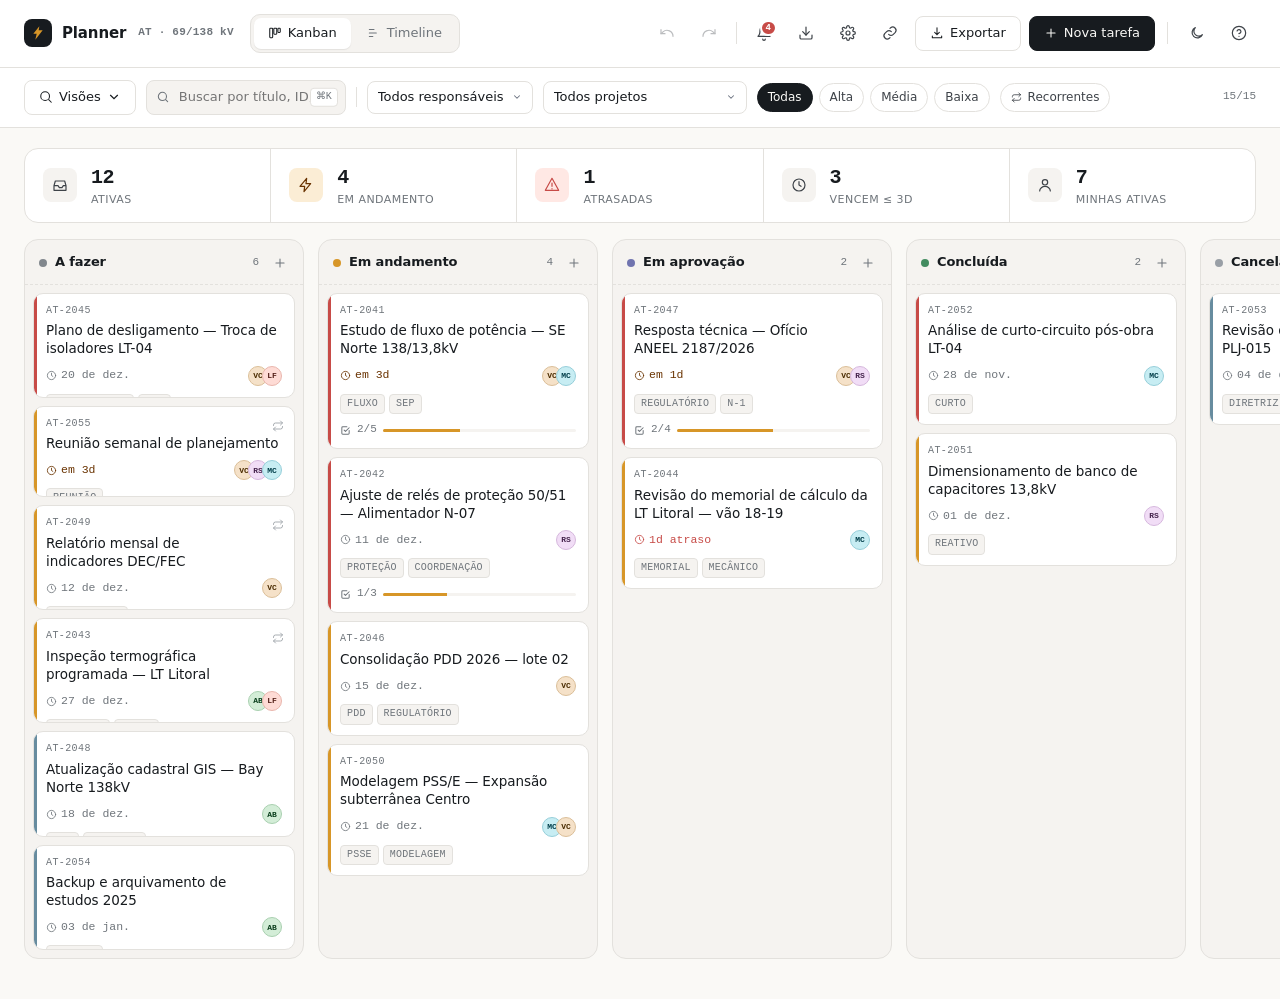
==== planner-src/index.html @ 399dd368 "Extrai Planner-offline1.html em fontes editáveis - planner-src/index.html: shell HTML que carrega tu" ====
<!DOCTYPE html>
<html lang="pt-BR" data-theme="light"><head>
<meta charset="UTF-8">
<meta name="viewport" content="width=device-width, initial-scale=1.0">
<title>Planner · Alta Tensão</title>
<link rel="stylesheet" href="src/style.css">
<script src="vendor/react.development.js"></script>
<script src="vendor/react-dom.development.js"></script>
<script src="vendor/babel.min.js"></script>
<script src="src/01-constants.js"></script>
</head>
<body>

<div id="root"></div>
<script type="text/babel" src="src/02-icons.js"></script>
<script type="text/babel" src="src/03-hooks.js"></script>
<script type="text/babel" src="src/04-kanban.js"></script>
<script type="text/babel" src="src/05-timeline.js"></script>
<script type="text/babel" src="src/06-task-modal.js"></script>
<script type="text/babel" src="src/07-notifications.js"></script>
<script type="text/babel" src="src/08-sync.js"></script>
<script type="text/babel" src="src/09-settings.js"></script>
<script type="text/babel" src="src/10-app.js"></script>


</body></html>
---- planner-src/src/style.css ----
/* === Planner · Alta Tensão === */

/* cyrillic-ext */
@font-face {
  font-family: 'Inter Tight';
  font-style: normal;
  font-weight: 400;
  font-display: swap;
  src: url("fonts/2171f77d.woff2") format('woff2');
  unicode-range: U+0460-052F, U+1C80-1C8A, U+20B4, U+2DE0-2DFF, U+A640-A69F, U+FE2E-FE2F;
}
/* cyrillic */
@font-face {
  font-family: 'Inter Tight';
  font-style: normal;
  font-weight: 400;
  font-display: swap;
  src: url("fonts/a81a2700.woff2") format('woff2');
  unicode-range: U+0301, U+0400-045F, U+0490-0491, U+04B0-04B1, U+2116;
}
/* greek-ext */
@font-face {
  font-family: 'Inter Tight';
  font-style: normal;
  font-weight: 400;
  font-display: swap;
  src: url("fonts/987904c6.woff2") format('woff2');
  unicode-range: U+1F00-1FFF;
}
/* greek */
@font-face {
  font-family: 'Inter Tight';
  font-style: normal;
  font-weight: 400;
  font-display: swap;
  src: url("fonts/2527b98e.woff2") format('woff2');
  unicode-range: U+0370-0377, U+037A-037F, U+0384-038A, U+038C, U+038E-03A1, U+03A3-03FF;
}
/* vietnamese */
@font-face {
  font-family: 'Inter Tight';
  font-style: normal;
  font-weight: 400;
  font-display: swap;
  src: url("fonts/0eb1a88c.woff2") format('woff2');
  unicode-range: U+0102-0103, U+0110-0111, U+0128-0129, U+0168-0169, U+01A0-01A1, U+01AF-01B0, U+0300-0301, U+0303-0304, U+0308-0309, U+0323, U+0329, U+1EA0-1EF9, U+20AB;
}
/* latin-ext */
@font-face {
  font-family: 'Inter Tight';
  font-style: normal;
  font-weight: 400;
  font-display: swap;
  src: url("fonts/2556b9df.woff2") format('woff2');
  unicode-range: U+0100-02BA, U+02BD-02C5, U+02C7-02CC, U+02CE-02D7, U+02DD-02FF, U+0304, U+0308, U+0329, U+1D00-1DBF, U+1E00-1E9F, U+1EF2-1EFF, U+2020, U+20A0-20AB, U+20AD-20C0, U+2113, U+2C60-2C7F, U+A720-A7FF;
}
/* latin */
@font-face {
  font-family: 'Inter Tight';
  font-style: normal;
  font-weight: 400;
  font-display: swap;
  src: url("fonts/7eb9e3b6.woff2") format('woff2');
  unicode-range: U+0000-00FF, U+0131, U+0152-0153, U+02BB-02BC, U+02C6, U+02DA, U+02DC, U+0304, U+0308, U+0329, U+2000-206F, U+20AC, U+2122, U+2191, U+2193, U+2212, U+2215, U+FEFF, U+FFFD;
}
/* cyrillic-ext */
@font-face {
  font-family: 'Inter Tight';
  font-style: normal;
  font-weight: 500;
  font-display: swap;
  src: url("fonts/2171f77d.woff2") format('woff2');
  unicode-range: U+0460-052F, U+1C80-1C8A, U+20B4, U+2DE0-2DFF, U+A640-A69F, U+FE2E-FE2F;
}
/* cyrillic */
@font-face {
  font-family: 'Inter Tight';
  font-style: normal;
  font-weight: 500;
  font-display: swap;
  src: url("fonts/a81a2700.woff2") format('woff2');
  unicode-range: U+0301, U+0400-045F, U+0490-0491, U+04B0-04B1, U+2116;
}
/* greek-ext */
@font-face {
  font-family: 'Inter Tight';
  font-style: normal;
  font-weight: 500;
  font-display: swap;
  src: url("fonts/987904c6.woff2") format('woff2');
  unicode-range: U+1F00-1FFF;
}
/* greek */
@font-face {
  font-family: 'Inter Tight';
  font-style: normal;
  font-weight: 500;
  font-display: swap;
  src: url("fonts/2527b98e.woff2") format('woff2');
  unicode-range: U+0370-0377, U+037A-037F, U+0384-038A, U+038C, U+038E-03A1, U+03A3-03FF;
}
/* vietnamese */
@font-face {
  font-family: 'Inter Tight';
  font-style: normal;
  font-weight: 500;
  font-display: swap;
  src: url("fonts/0eb1a88c.woff2") format('woff2');
  unicode-range: U+0102-0103, U+0110-0111, U+0128-0129, U+0168-0169, U+01A0-01A1, U+01AF-01B0, U+0300-0301, U+0303-0304, U+0308-0309, U+0323, U+0329, U+1EA0-1EF9, U+20AB;
}
/* latin-ext */
@font-face {
  font-family: 'Inter Tight';
  font-style: normal;
  font-weight: 500;
  font-display: swap;
  src: url("fonts/2556b9df.woff2") format('woff2');
  unicode-range: U+0100-02BA, U+02BD-02C5, U+02C7-02CC, U+02CE-02D7, U+02DD-02FF, U+0304, U+0308, U+0329, U+1D00-1DBF, U+1E00-1E9F, U+1EF2-1EFF, U+2020, U+20A0-20AB, U+20AD-20C0, U+2113, U+2C60-2C7F, U+A720-A7FF;
}
/* latin */
@font-face {
  font-family: 'Inter Tight';
  font-style: normal;
  font-weight: 500;
  font-display: swap;
  src: url("fonts/7eb9e3b6.woff2") format('woff2');
  unicode-range: U+0000-00FF, U+0131, U+0152-0153, U+02BB-02BC, U+02C6, U+02DA, U+02DC, U+0304, U+0308, U+0329, U+2000-206F, U+20AC, U+2122, U+2191, U+2193, U+2212, U+2215, U+FEFF, U+FFFD;
}
/* cyrillic-ext */
@font-face {
  font-family: 'Inter Tight';
  font-style: normal;
  font-weight: 600;
  font-display: swap;
  src: url("fonts/2171f77d.woff2") format('woff2');
  unicode-range: U+0460-052F, U+1C80-1C8A, U+20B4, U+2DE0-2DFF, U+A640-A69F, U+FE2E-FE2F;
}
/* cyrillic */
@font-face {
  font-family: 'Inter Tight';
  font-style: normal;
  font-weight: 600;
  font-display: swap;
  src: url("fonts/a81a2700.woff2") format('woff2');
  unicode-range: U+0301, U+0400-045F, U+0490-0491, U+04B0-04B1, U+2116;
}
/* greek-ext */
@font-face {
  font-family: 'Inter Tight';
  font-style: normal;
  font-weight: 600;
  font-display: swap;
  src: url("fonts/987904c6.woff2") format('woff2');
  unicode-range: U+1F00-1FFF;
}
/* greek */
@font-face {
  font-family: 'Inter Tight';
  font-style: normal;
  font-weight: 600;
  font-display: swap;
  src: url("fonts/2527b98e.woff2") format('woff2');
  unicode-range: U+0370-0377, U+037A-037F, U+0384-038A, U+038C, U+038E-03A1, U+03A3-03FF;
}
/* vietnamese */
@font-face {
  font-family: 'Inter Tight';
  font-style: normal;
  font-weight: 600;
  font-display: swap;
  src: url("fonts/0eb1a88c.woff2") format('woff2');
  unicode-range: U+0102-0103, U+0110-0111, U+0128-0129, U+0168-0169, U+01A0-01A1, U+01AF-01B0, U+0300-0301, U+0303-0304, U+0308-0309, U+0323, U+0329, U+1EA0-1EF9, U+20AB;
}
/* latin-ext */
@font-face {
  font-family: 'Inter Tight';
  font-style: normal;
  font-weight: 600;
  font-display: swap;
  src: url("fonts/2556b9df.woff2") format('woff2');
  unicode-range: U+0100-02BA, U+02BD-02C5, U+02C7-02CC, U+02CE-02D7, U+02DD-02FF, U+0304, U+0308, U+0329, U+1D00-1DBF, U+1E00-1E9F, U+1EF2-1EFF, U+2020, U+20A0-20AB, U+20AD-20C0, U+2113, U+2C60-2C7F, U+A720-A7FF;
}
/* latin */
@font-face {
  font-family: 'Inter Tight';
  font-style: normal;
  font-weight: 600;
  font-display: swap;
  src: url("fonts/7eb9e3b6.woff2") format('woff2');
  unicode-range: U+0000-00FF, U+0131, U+0152-0153, U+02BB-02BC, U+02C6, U+02DA, U+02DC, U+0304, U+0308, U+0329, U+2000-206F, U+20AC, U+2122, U+2191, U+2193, U+2212, U+2215, U+FEFF, U+FFFD;
}
/* cyrillic-ext */
@font-face {
  font-family: 'Inter Tight';
  font-style: normal;
  font-weight: 700;
  font-display: swap;
  src: url("fonts/2171f77d.woff2") format('woff2');
  unicode-range: U+0460-052F, U+1C80-1C8A, U+20B4, U+2DE0-2DFF, U+A640-A69F, U+FE2E-FE2F;
}
/* cyrillic */
@font-face {
  font-family: 'Inter Tight';
  font-style: normal;
  font-weight: 700;
  font-display: swap;
  src: url("fonts/a81a2700.woff2") format('woff2');
  unicode-range: U+0301, U+0400-045F, U+0490-0491, U+04B0-04B1, U+2116;
}
/* greek-ext */
@font-face {
  font-family: 'Inter Tight';
  font-style: normal;
  font-weight: 700;
  font-display: swap;
  src: url("fonts/987904c6.woff2") format('woff2');
  unicode-range: U+1F00-1FFF;
}
/* greek */
@font-face {
  font-family: 'Inter Tight';
  font-style: normal;
  font-weight: 700;
  font-display: swap;
  src: url("fonts/2527b98e.woff2") format('woff2');
  unicode-range: U+0370-0377, U+037A-037F, U+0384-038A, U+038C, U+038E-03A1, U+03A3-03FF;
}
/* vietnamese */
@font-face {
  font-family: 'Inter Tight';
  font-style: normal;
  font-weight: 700;
  font-display: swap;
  src: url("fonts/0eb1a88c.woff2") format('woff2');
  unicode-range: U+0102-0103, U+0110-0111, U+0128-0129, U+0168-0169, U+01A0-01A1, U+01AF-01B0, U+0300-0301, U+0303-0304, U+0308-0309, U+0323, U+0329, U+1EA0-1EF9, U+20AB;
}
/* latin-ext */
@font-face {
  font-family: 'Inter Tight';
  font-style: normal;
  font-weight: 700;
  font-display: swap;
  src: url("fonts/2556b9df.woff2") format('woff2');
  unicode-range: U+0100-02BA, U+02BD-02C5, U+02C7-02CC, U+02CE-02D7, U+02DD-02FF, U+0304, U+0308, U+0329, U+1D00-1DBF, U+1E00-1E9F, U+1EF2-1EFF, U+2020, U+20A0-20AB, U+20AD-20C0, U+2113, U+2C60-2C7F, U+A720-A7FF;
}
/* latin */
@font-face {
  font-family: 'Inter Tight';
  font-style: normal;
  font-weight: 700;
  font-display: swap;
  src: url("fonts/7eb9e3b6.woff2") format('woff2');
  unicode-range: U+0000-00FF, U+0131, U+0152-0153, U+02BB-02BC, U+02C6, U+02DA, U+02DC, U+0304, U+0308, U+0329, U+2000-206F, U+20AC, U+2122, U+2191, U+2193, U+2212, U+2215, U+FEFF, U+FFFD;
}
/* cyrillic-ext */
@font-face {
  font-family: 'JetBrains Mono';
  font-style: normal;
  font-weight: 400;
  font-display: swap;
  src: url("fonts/1fcb56ef.woff2") format('woff2');
  unicode-range: U+0460-052F, U+1C80-1C8A, U+20B4, U+2DE0-2DFF, U+A640-A69F, U+FE2E-FE2F;
}
/* cyrillic */
@font-face {
  font-family: 'JetBrains Mono';
  font-style: normal;
  font-weight: 400;
  font-display: swap;
  src: url("fonts/fdeb0043.woff2") format('woff2');
  unicode-range: U+0301, U+0400-045F, U+0490-0491, U+04B0-04B1, U+2116;
}
/* greek */
@font-face {
  font-family: 'JetBrains Mono';
  font-style: normal;
  font-weight: 400;
  font-display: swap;
  src: url("fonts/beb09d09.woff2") format('woff2');
  unicode-range: U+0370-0377, U+037A-037F, U+0384-038A, U+038C, U+038E-03A1, U+03A3-03FF;
}
/* vietnamese */
@font-face {
  font-family: 'JetBrains Mono';
  font-style: normal;
  font-weight: 400;
  font-display: swap;
  src: url("fonts/c3affdba.woff2") format('woff2');
  unicode-range: U+0102-0103, U+0110-0111, U+0128-0129, U+0168-0169, U+01A0-01A1, U+01AF-01B0, U+0300-0301, U+0303-0304, U+0308-0309, U+0323, U+0329, U+1EA0-1EF9, U+20AB;
}
/* latin-ext */
@font-face {
  font-family: 'JetBrains Mono';
  font-style: normal;
  font-weight: 400;
  font-display: swap;
  src: url("fonts/3abfc134.woff2") format('woff2');
  unicode-range: U+0100-02BA, U+02BD-02C5, U+02C7-02CC, U+02CE-02D7, U+02DD-02FF, U+0304, U+0308, U+0329, U+1D00-1DBF, U+1E00-1E9F, U+1EF2-1EFF, U+2020, U+20A0-20AB, U+20AD-20C0, U+2113, U+2C60-2C7F, U+A720-A7FF;
}
/* latin */
@font-face {
  font-family: 'JetBrains Mono';
  font-style: normal;
  font-weight: 400;
  font-display: swap;
  src: url("fonts/f4e33c41.woff2") format('woff2');
  unicode-range: U+0000-00FF, U+0131, U+0152-0153, U+02BB-02BC, U+02C6, U+02DA, U+02DC, U+0304, U+0308, U+0329, U+2000-206F, U+20AC, U+2122, U+2191, U+2193, U+2212, U+2215, U+FEFF, U+FFFD;
}
/* cyrillic-ext */
@font-face {
  font-family: 'JetBrains Mono';
  font-style: normal;
  font-weight: 500;
  font-display: swap;
  src: url("fonts/1fcb56ef.woff2") format('woff2');
  unicode-range: U+0460-052F, U+1C80-1C8A, U+20B4, U+2DE0-2DFF, U+A640-A69F, U+FE2E-FE2F;
}
/* cyrillic */
@font-face {
  font-family: 'JetBrains Mono';
  font-style: normal;
  font-weight: 500;
  font-display: swap;
  src: url("fonts/fdeb0043.woff2") format('woff2');
  unicode-range: U+0301, U+0400-045F, U+0490-0491, U+04B0-04B1, U+2116;
}
/* greek */
@font-face {
  font-family: 'JetBrains Mono';
  font-style: normal;
  font-weight: 500;
  font-display: swap;
  src: url("fonts/beb09d09.woff2") format('woff2');
  unicode-range: U+0370-0377, U+037A-037F, U+0384-038A, U+038C, U+038E-03A1, U+03A3-03FF;
}
/* vietnamese */
@font-face {
  font-family: 'JetBrains Mono';
  font-style: normal;
  font-weight: 500;
  font-display: swap;
  src: url("fonts/c3affdba.woff2") format('woff2');
  unicode-range: U+0102-0103, U+0110-0111, U+0128-0129, U+0168-0169, U+01A0-01A1, U+01AF-01B0, U+0300-0301, U+0303-0304, U+0308-0309, U+0323, U+0329, U+1EA0-1EF9, U+20AB;
}
/* latin-ext */
@font-face {
  font-family: 'JetBrains Mono';
  font-style: normal;
  font-weight: 500;
  font-display: swap;
  src: url("fonts/3abfc134.woff2") format('woff2');
  unicode-range: U+0100-02BA, U+02BD-02C5, U+02C7-02CC, U+02CE-02D7, U+02DD-02FF, U+0304, U+0308, U+0329, U+1D00-1DBF, U+1E00-1E9F, U+1EF2-1EFF, U+2020, U+20A0-20AB, U+20AD-20C0, U+2113, U+2C60-2C7F, U+A720-A7FF;
}
/* latin */
@font-face {
  font-family: 'JetBrains Mono';
  font-style: normal;
  font-weight: 500;
  font-display: swap;
  src: url("fonts/f4e33c41.woff2") format('woff2');
  unicode-range: U+0000-00FF, U+0131, U+0152-0153, U+02BB-02BC, U+02C6, U+02DA, U+02DC, U+0304, U+0308, U+0329, U+2000-206F, U+20AC, U+2122, U+2191, U+2193, U+2212, U+2215, U+FEFF, U+FFFD;
}


:root {
  /* Neutros quentes */
  --bg:        oklch(98.2% 0.004 85);
  --bg-2:      oklch(96.5% 0.005 85);
  --surface:   oklch(100% 0 0);
  --surface-2: oklch(97.5% 0.004 85);
  --line:      oklch(91% 0.006 85);
  --line-2:    oklch(86% 0.008 85);
  --ink:       oklch(22% 0.01 250);
  --ink-2:     oklch(38% 0.012 250);
  --ink-3:     oklch(56% 0.012 250);
  --ink-4:     oklch(72% 0.01 250);

  /* Accent único — âmbar (energia) */
  --accent:     oklch(72% 0.14 75);
  --accent-ink: oklch(38% 0.12 70);
  --accent-wash:oklch(95% 0.035 80);
  --accent-line:oklch(86% 0.06 78);

  /* Status tints (sutis) */
  --s-todo:     oklch(62% 0.012 250);
  --s-progress: oklch(72% 0.14 75);
  --s-review:   oklch(58% 0.09 280);
  --s-done:     oklch(58% 0.10 155);
  --s-cancel:   oklch(70% 0.012 250);

  /* Priority */
  --p-alta:   oklch(58% 0.16 25);
  --p-media:  oklch(72% 0.14 75);
  --p-baixa:  oklch(62% 0.05 230);

  --r-sm: 6px;
  --r-md: 10px;
  --r-lg: 14px;
  --r-xl: 22px;

  --shadow-1: 0 1px 0 oklch(0% 0 0 / 0.04), 0 1px 2px oklch(0% 0 0 / 0.04);
  --shadow-2: 0 2px 4px oklch(0% 0 0 / 0.05), 0 8px 20px oklch(0% 0 0 / 0.06);

  --font: 'Inter Tight', -apple-system, system-ui, sans-serif;
  --mono: 'JetBrains Mono', ui-monospace, monospace;
}

[data-theme="dark"] {
  --bg:        oklch(16% 0.008 250);
  --bg-2:      oklch(19% 0.008 250);
  --surface:   oklch(22% 0.008 250);
  --surface-2: oklch(25% 0.008 250);
  --line:      oklch(30% 0.008 250);
  --line-2:    oklch(36% 0.008 250);
  --ink:       oklch(96% 0.004 85);
  --ink-2:     oklch(82% 0.006 85);
  --ink-3:     oklch(64% 0.008 85);
  --ink-4:     oklch(48% 0.01 250);

  --accent:     oklch(76% 0.14 75);
  --accent-ink: oklch(88% 0.09 75);
  --accent-wash:oklch(30% 0.05 75);
  --accent-line:oklch(40% 0.08 75);

  --s-todo:     oklch(65% 0.012 250);
  --s-progress: oklch(76% 0.14 75);
  --s-review:   oklch(70% 0.09 280);
  --s-done:     oklch(68% 0.10 155);
  --s-cancel:   oklch(55% 0.012 250);

  --shadow-1: 0 1px 0 oklch(0% 0 0 / 0.3), 0 1px 2px oklch(0% 0 0 / 0.3);
  --shadow-2: 0 2px 4px oklch(0% 0 0 / 0.4), 0 8px 20px oklch(0% 0 0 / 0.5);
}

* { box-sizing: border-box; }
html, body { margin: 0; padding: 0; }
body {
  font-family: var(--font);
  background: var(--bg);
  color: var(--ink);
  font-size: 14px;
  line-height: 1.45;
  -webkit-font-smoothing: antialiased;
  font-feature-settings: 'ss01', 'cv11';
  transition: background 0.2s, color 0.2s;
}

button, input, select, textarea { font: inherit; color: inherit; }
button { cursor: pointer; border: none; background: transparent; }

/* ============ APP SHELL ============ */
.app {
  min-height: 100vh;
  display: grid;
  grid-template-rows: auto auto 1fr;
}

/* Top bar */
.topbar {
  display: flex;
  align-items: center;
  gap: 16px;
  padding: 14px 24px;
  border-bottom: 1px solid var(--line);
  background: var(--surface);
  position: sticky; top: 0; z-index: 30;
}
.brand {
  display: flex; align-items: center; gap: 10px;
  font-weight: 600; letter-spacing: -0.01em;
}
.brand-mark {
  width: 28px; height: 28px; border-radius: 8px;
  background: var(--ink);
  display: grid; place-items: center;
  color: var(--accent);
  position: relative;
}
.brand-mark svg { width: 16px; height: 16px; }
.brand-title { font-size: 15px; }
.brand-sub { font-family: var(--mono); font-size: 11px; color: var(--ink-3); letter-spacing: 0.02em; margin-left: 2px; }

.tabs {
  display: flex; gap: 2px;
  background: var(--bg-2);
  padding: 3px;
  border-radius: var(--r-md);
  border: 1px solid var(--line);
}
.tabs button {
  padding: 6px 14px;
  border-radius: 7px;
  font-size: 13px; font-weight: 500;
  color: var(--ink-3);
  display: flex; align-items: center; gap: 6px;
  transition: all 0.15s;
}
.tabs button:hover { color: var(--ink); }
.tabs button.active {
  background: var(--surface);
  color: var(--ink);
  box-shadow: var(--shadow-1);
}
.tabs svg { width: 14px; height: 14px; }

.top-actions { margin-left: auto; display: flex; align-items: center; gap: 8px; }

.icon-btn {
  width: 34px; height: 34px; border-radius: 8px;
  display: grid; place-items: center;
  color: var(--ink-2);
  border: 1px solid transparent;
  transition: all 0.15s;
}
.icon-btn:hover { background: var(--bg-2); color: var(--ink); border-color: var(--line); }
.icon-btn svg { width: 16px; height: 16px; }

.btn {
  display: inline-flex; align-items: center; gap: 6px;
  padding: 7px 14px;
  border-radius: 8px;
  font-size: 13px; font-weight: 500;
  border: 1px solid var(--line);
  background: var(--surface);
  color: var(--ink);
  transition: all 0.15s;
}
.btn:hover { background: var(--bg-2); border-color: var(--line-2); }
.btn svg { width: 14px; height: 14px; }
.btn-primary {
  background: var(--ink);
  color: var(--bg);
  border-color: var(--ink);
}
.btn-primary:hover { background: var(--ink-2); border-color: var(--ink-2); }
.btn-ghost { border-color: transparent; background: transparent; color: var(--ink-2); }
.btn-ghost:hover { background: var(--bg-2); color: var(--ink); }

.avatar {
  width: 26px; height: 26px; border-radius: 50%;
  display: grid; place-items: center;
  font-size: 10px; font-weight: 600;
  font-family: var(--mono);
  color: var(--ink);
  background: var(--bg-2);
  border: 1px solid var(--line);
  flex-shrink: 0;
}
.avatar-stack { display: flex; }
.avatar-stack .avatar { margin-left: -6px; }
.avatar-stack .avatar:first-child { margin-left: 0; }

/* ============ TOOLBAR (filtros) ============ */
.toolbar {
  display: flex; align-items: center; gap: 10px;
  padding: 12px 24px;
  border-bottom: 1px solid var(--line);
  background: var(--surface);
  flex-wrap: wrap;
}
.search {
  position: relative; flex: 1; max-width: 360px; min-width: 200px;
}
.search svg {
  position: absolute; left: 10px; top: 50%;
  transform: translateY(-50%);
  width: 14px; height: 14px; color: var(--ink-3);
}
.search input {
  width: 100%;
  padding: 7px 12px 7px 32px;
  border: 1px solid var(--line);
  border-radius: 8px;
  background: var(--bg-2);
  outline: none;
  font-size: 13px;
}
.search input:focus { border-color: var(--accent); background: var(--surface); }
.search kbd {
  position: absolute; right: 8px; top: 50%;
  transform: translateY(-50%);
  font-family: var(--mono); font-size: 10px;
  color: var(--ink-3);
  background: var(--surface); border: 1px solid var(--line);
  padding: 1px 5px; border-radius: 4px;
}

.chip-group { display: flex; gap: 6px; flex-wrap: wrap; }
.chip {
  display: inline-flex; align-items: center; gap: 6px;
  padding: 5px 10px;
  border: 1px solid var(--line);
  border-radius: 999px;
  background: var(--surface);
  font-size: 12px;
  color: var(--ink-2);
  transition: all 0.15s;
  cursor: pointer;
}
.chip:hover { border-color: var(--line-2); color: var(--ink); }
.chip.active {
  background: var(--ink);
  color: var(--bg);
  border-color: var(--ink);
}
.chip .dot {
  width: 6px; height: 6px; border-radius: 50%;
  background: var(--ink-3);
}
.chip .count { font-family: var(--mono); font-size: 11px; opacity: 0.7; }

.toolbar-divider { width: 1px; height: 20px; background: var(--line); }

.select {
  padding: 6px 28px 6px 10px;
  border: 1px solid var(--line);
  border-radius: 8px;
  background: var(--surface);
  font-size: 13px;
  appearance: none;
  background-image: url("data:image/svg+xml;charset=UTF-8,%3csvg xmlns='http://www.w3.org/2000/svg' width='10' height='10' viewBox='0 0 24 24' fill='none' stroke='%236b7280' stroke-width='2.5' stroke-linecap='round' stroke-linejoin='round'%3e%3cpolyline points='6 9 12 15 18 9'/%3e%3c/svg%3e");
  background-repeat: no-repeat;
  background-position: right 10px center;
}

/* ============ MAIN ============ */
.main { padding: 20px 24px 40px; overflow: auto; }

/* ============ KANBAN ============ */
.kanban {
  display: grid;
  grid-template-columns: repeat(5, minmax(280px, 1fr));
  gap: 14px;
  min-height: calc(100vh - 200px);
}
.col {
  background: var(--bg-2);
  border: 1px solid var(--line);
  border-radius: var(--r-lg);
  display: flex; flex-direction: column;
  max-height: calc(100vh - 180px);
}
.col-head {
  display: flex; align-items: center; gap: 8px;
  padding: 12px 14px 10px;
  border-bottom: 1px dashed var(--line);
}
.col-head .status-dot {
  width: 8px; height: 8px; border-radius: 50%;
  flex-shrink: 0;
}
.col-head .name { font-weight: 600; font-size: 13px; letter-spacing: -0.01em; }
.col-head .n { font-family: var(--mono); font-size: 11px; color: var(--ink-3); margin-left: auto; }
.col-head .add-btn {
  width: 22px; height: 22px; border-radius: 5px;
  display: grid; place-items: center;
  color: var(--ink-3);
}
.col-head .add-btn:hover { background: var(--surface); color: var(--ink); }

.col-body {
  padding: 8px;
  display: flex; flex-direction: column; gap: 8px;
  overflow-y: auto;
  flex: 1;
}

.card {
  background: var(--surface);
  border: 1px solid var(--line);
  border-radius: var(--r-md);
  padding: 10px 12px;
  cursor: pointer;
  transition: all 0.15s;
  position: relative;
  overflow: hidden;
}
.card:hover { border-color: var(--line-2); box-shadow: var(--shadow-1); transform: translateY(-1px); }
.card.dragging { opacity: 0.4; }
.card.drop-target { border-color: var(--accent); background: var(--accent-wash); }

.card-pri {
  position: absolute; left: 0; top: 0; bottom: 0;
  width: 3px;
}
.card-pri.alta { background: var(--p-alta); }
.card-pri.media { background: var(--p-media); }
.card-pri.baixa { background: var(--p-baixa); }

.card-code {
  font-family: var(--mono); font-size: 10px; color: var(--ink-3);
  letter-spacing: 0.04em;
}
.card-title {
  font-size: 13.5px; font-weight: 500;
  line-height: 1.35;
  letter-spacing: -0.005em;
  color: var(--ink);
  margin: 3px 0 8px;
  text-wrap: pretty;
}
.card-meta {
  display: flex; align-items: center; gap: 8px;
  font-size: 11.5px;
  color: var(--ink-3);
}
.card-meta .due {
  font-family: var(--mono);
  display: inline-flex; align-items: center; gap: 4px;
}
.card-meta .due svg { width: 11px; height: 11px; }
.card-meta .due.overdue { color: var(--p-alta); font-weight: 500; }
.card-meta .due.soon { color: var(--accent-ink); }
.card-meta .spacer { flex: 1; }
.card-tags { display: flex; gap: 4px; margin-top: 8px; flex-wrap: wrap; }
.tag {
  font-family: var(--mono);
  font-size: 10px;
  padding: 2px 6px;
  border-radius: 4px;
  background: var(--bg-2);
  color: var(--ink-3);
  border: 1px solid var(--line);
  letter-spacing: 0.02em;
  text-transform: uppercase;
}
.card-recurrent {
  position: absolute; top: 10px; right: 10px;
  color: var(--ink-4);
}
.card-recurrent svg { width: 12px; height: 12px; }

/* ============ TIMELINE / GANTT ============ */
.timeline-wrap {
  background: var(--surface);
  border: 1px solid var(--line);
  border-radius: var(--r-lg);
  overflow: hidden;
}
.timeline-head {
  display: flex; align-items: center; justify-content: space-between;
  padding: 12px 16px;
  border-bottom: 1px solid var(--line);
  background: var(--surface);
}
.timeline-head h3 { font-size: 13px; font-weight: 600; letter-spacing: -0.01em; }
.timeline-nav { display: flex; gap: 4px; align-items: center; }
.timeline-nav .pill {
  font-family: var(--mono); font-size: 11px;
  padding: 4px 10px; color: var(--ink-3);
}

.timeline-grid {
  display: grid;
  grid-template-columns: 280px 1fr;
  overflow: auto;
  max-height: calc(100vh - 230px);
}
.tl-col-left {
  border-right: 1px solid var(--line);
  background: var(--surface);
  position: sticky; left: 0; z-index: 2;
}
.tl-col-right { position: relative; }

.tl-header {
  display: grid;
  position: sticky; top: 0; z-index: 3;
  background: var(--surface);
  border-bottom: 1px solid var(--line);
  height: 48px;
}
.tl-header-left {
  padding: 0 14px;
  display: flex; align-items: center;
  font-size: 11px; color: var(--ink-3);
  text-transform: uppercase; letter-spacing: 0.05em;
  font-weight: 600;
  border-right: 1px solid var(--line);
}
.tl-months, .tl-days {
  display: grid;
  border-bottom: 1px solid var(--line);
}
.tl-months { height: 24px; }
.tl-days { height: 24px; }
.tl-month-cell, .tl-day-cell {
  border-right: 1px solid var(--line);
  display: flex; align-items: center; justify-content: center;
  font-size: 11px; color: var(--ink-3);
  font-family: var(--mono);
}
.tl-month-cell { font-weight: 600; text-transform: uppercase; letter-spacing: 0.04em; color: var(--ink-2); }
.tl-day-cell.weekend { background: var(--bg-2); color: var(--ink-4); }
.tl-day-cell.today { background: var(--accent-wash); color: var(--accent-ink); font-weight: 600; }

.tl-row {
  display: contents;
}
.tl-row-left {
  display: flex; align-items: center; gap: 10px;
  padding: 10px 14px;
  height: 44px;
  border-bottom: 1px solid var(--line);
  background: var(--surface);
  border-right: 1px solid var(--line);
}
.tl-row-left .pri-dot {
  width: 4px; align-self: stretch; border-radius: 2px;
  flex-shrink: 0;
}
.tl-row-left .info { min-width: 0; flex: 1; }
.tl-row-left .t-code { font-family: var(--mono); font-size: 10px; color: var(--ink-3); }
.tl-row-left .t-title {
  font-size: 12.5px;
  white-space: nowrap; overflow: hidden; text-overflow: ellipsis;
  font-weight: 500;
}
.tl-row-right {
  height: 44px;
  border-bottom: 1px solid var(--line);
  position: relative;
}
.tl-grid-cell {
  position: absolute; top: 0; bottom: 0;
  border-right: 1px solid var(--line);
}
.tl-grid-cell.weekend { background: var(--bg-2); }
.tl-grid-cell.today-col {
  background: var(--accent-wash);
  opacity: 0.4;
}
.tl-today-line {
  position: absolute; top: 0; bottom: 0;
  width: 1px; background: var(--accent);
  z-index: 4;
  pointer-events: none;
}
.tl-today-line::before {
  content: ''; position: absolute; top: -4px; left: -3px;
  width: 7px; height: 7px; border-radius: 50%;
  background: var(--accent);
}

.tl-bar {
  position: absolute;
  top: 9px; height: 26px;
  border-radius: 6px;
  display: flex; align-items: center;
  padding: 0 10px;
  font-size: 11.5px; font-weight: 500;
  color: var(--ink);
  cursor: pointer;
  overflow: hidden;
  white-space: nowrap;
  transition: transform 0.15s, box-shadow 0.15s;
  border: 1px solid;
}
.tl-bar:hover { transform: translateY(-1px); box-shadow: var(--shadow-1); z-index: 5; }
.tl-bar.s-progress { background: var(--accent-wash); border-color: var(--accent-line); color: var(--accent-ink); }
.tl-bar.s-todo { background: var(--bg-2); border-color: var(--line-2); color: var(--ink-2); }
.tl-bar.s-review { background: oklch(92% 0.04 280); border-color: oklch(82% 0.06 280); color: oklch(35% 0.1 280); }
.tl-bar.s-done { background: oklch(93% 0.04 155); border-color: oklch(82% 0.06 155); color: oklch(35% 0.1 155); }
.tl-bar.s-cancel { background: var(--bg-2); border-color: var(--line); color: var(--ink-4); text-decoration: line-through; }

[data-theme="dark"] .tl-bar.s-review { background: oklch(32% 0.06 280); border-color: oklch(42% 0.08 280); color: oklch(85% 0.08 280); }
[data-theme="dark"] .tl-bar.s-done { background: oklch(32% 0.06 155); border-color: oklch(42% 0.08 155); color: oklch(85% 0.08 155); }

.tl-bar .tl-progress {
  position: absolute; left: 0; top: 0; bottom: 0;
  background: currentColor; opacity: 0.15;
}
.tl-bar .tl-assignees { margin-left: auto; display: flex; flex-shrink: 0; }
.tl-bar .tl-assignees .avatar { width: 18px; height: 18px; font-size: 9px; margin-left: -4px; border-width: 1px; background: var(--surface); }

.tl-bar.pri-alta::before {
  content: ''; position: absolute; left: 0; top: 0; bottom: 0;
  width: 3px; background: var(--p-alta);
}

/* ============ MODAL ============ */
.modal-overlay {
  position: fixed; inset: 0;
  background: oklch(0% 0 0 / 0.4);
  backdrop-filter: blur(4px);
  display: grid; place-items: center;
  z-index: 100;
  padding: 20px;
  animation: fadeIn 0.15s ease-out;
}
@keyframes fadeIn { from { opacity: 0; } to { opacity: 1; } }
@keyframes slideUp { from { transform: translateY(12px); opacity: 0; } to { transform: translateY(0); opacity: 1; } }
.modal {
  background: var(--surface);
  border-radius: var(--r-xl);
  width: 100%; max-width: 720px;
  max-height: 90vh;
  display: flex; flex-direction: column;
  box-shadow: var(--shadow-2);
  border: 1px solid var(--line);
  overflow: hidden;
  animation: slideUp 0.2s ease-out;
}
.modal-head {
  display: flex; align-items: flex-start; gap: 12px;
  padding: 20px 24px 16px;
  border-bottom: 1px solid var(--line);
}
.modal-head .code {
  font-family: var(--mono); font-size: 11px; color: var(--ink-3);
}
.modal-head .title-input {
  font-family: var(--font);
  font-size: 20px; font-weight: 600;
  letter-spacing: -0.02em;
  border: none; outline: none; width: 100%;
  background: transparent; color: var(--ink);
  padding: 0; margin-top: 4px;
}
.modal-head .title-input::placeholder { color: var(--ink-4); }
.modal-close {
  width: 30px; height: 30px; border-radius: 7px;
  display: grid; place-items: center;
  color: var(--ink-3);
}
.modal-close:hover { background: var(--bg-2); color: var(--ink); }

.modal-body {
  display: grid;
  grid-template-columns: 1fr 240px;
  flex: 1;
  overflow: hidden;
}
.modal-main {
  padding: 18px 24px;
  overflow-y: auto;
  border-right: 1px solid var(--line);
}
.modal-side {
  padding: 18px 20px;
  background: var(--bg-2);
  overflow-y: auto;
}

.field { margin-bottom: 16px; }
.field-label {
  font-size: 11px; color: var(--ink-3);
  text-transform: uppercase; letter-spacing: 0.06em;
  font-weight: 600;
  margin-bottom: 6px;
  display: block;
}
.field textarea,
.field input[type="text"],
.field input[type="date"],
.field select {
  width: 100%;
  padding: 8px 10px;
  border: 1px solid var(--line);
  border-radius: 7px;
  background: var(--surface);
  font-size: 13px;
  outline: none;
  transition: border-color 0.15s;
}
.field-side input, .field-side select {
  background: var(--surface);
}
.field textarea:focus,
.field input:focus,
.field select:focus { border-color: var(--accent); }
.field textarea { resize: vertical; min-height: 90px; font-family: inherit; }

.modal-foot {
  padding: 12px 24px;
  border-top: 1px solid var(--line);
  display: flex; gap: 8px; align-items: center;
  background: var(--surface);
}
.modal-foot .spacer { flex: 1; }

.assignee-picker { display: flex; flex-wrap: wrap; gap: 6px; }
.assignee-opt {
  display: inline-flex; align-items: center; gap: 6px;
  padding: 4px 10px 4px 4px;
  border: 1px solid var(--line);
  border-radius: 999px;
  background: var(--surface);
  font-size: 12px;
  transition: all 0.15s;
}
.assignee-opt:hover { border-color: var(--line-2); }
.assignee-opt.on {
  background: var(--accent-wash);
  border-color: var(--accent-line);
  color: var(--accent-ink);
}

.status-select {
  display: grid; gap: 4px;
}
.status-opt {
  display: flex; align-items: center; gap: 8px;
  padding: 6px 8px; border-radius: 6px;
  font-size: 12.5px;
  cursor: pointer;
  color: var(--ink-2);
  border: 1px solid transparent;
}
.status-opt:hover { background: var(--surface); }
.status-opt.on { background: var(--surface); border-color: var(--line); color: var(--ink); }
.status-opt .dot { width: 8px; height: 8px; border-radius: 50%; }

.pri-select { display: flex; gap: 4px; }
.pri-opt {
  flex: 1;
  padding: 5px 8px;
  border: 1px solid var(--line);
  border-radius: 6px;
  font-size: 11.5px; font-weight: 500;
  text-align: center;
  color: var(--ink-3);
  background: var(--surface);
}
.pri-opt.on.alta { border-color: var(--p-alta); color: var(--p-alta); background: oklch(97% 0.03 25); }
.pri-opt.on.media { border-color: var(--p-media); color: var(--accent-ink); background: var(--accent-wash); }
.pri-opt.on.baixa { border-color: var(--p-baixa); color: var(--p-baixa); background: oklch(96% 0.025 230); }

[data-theme="dark"] .pri-opt.on.alta { background: oklch(30% 0.06 25); }
[data-theme="dark"] .pri-opt.on.baixa { background: oklch(30% 0.04 230); }

/* Empty */
.empty {
  text-align: center;
  padding: 40px 20px;
  color: var(--ink-3);
  font-size: 13px;
}
.empty svg { width: 36px; height: 36px; margin-bottom: 8px; opacity: 0.4; }

/* Scrollbar polish */
::-webkit-scrollbar { width: 10px; height: 10px; }
::-webkit-scrollbar-track { background: transparent; }
::-webkit-scrollbar-thumb { background: var(--line-2); border-radius: 5px; border: 2px solid var(--bg); }
::-webkit-scrollbar-thumb:hover { background: var(--ink-4); }

/* Stats strip */
.stats {
  display: flex; gap: 0;
  background: var(--surface);
  border: 1px solid var(--line);
  border-radius: var(--r-lg);
  overflow: hidden;
  margin-bottom: 16px;
}
.stat {
  flex: 1;
  padding: 14px 18px;
  border-right: 1px solid var(--line);
  display: flex; align-items: center; gap: 14px;
}
.stat:last-child { border-right: none; }
.stat-icon {
  width: 34px; height: 34px; border-radius: 8px;
  display: grid; place-items: center;
  background: var(--bg-2);
  color: var(--ink-2);
  flex-shrink: 0;
}
.stat-icon.alert { background: oklch(96% 0.04 25); color: var(--p-alta); }
.stat-icon.accent { background: var(--accent-wash); color: var(--accent-ink); }
.stat-icon svg { width: 16px; height: 16px; }
.stat .num { font-family: var(--mono); font-size: 20px; font-weight: 600; letter-spacing: -0.02em; }
.stat .lbl { font-size: 11px; color: var(--ink-3); text-transform: uppercase; letter-spacing: 0.04em; }

[data-theme="dark"] .stat-icon.alert { background: oklch(30% 0.05 25); color: oklch(75% 0.12 25); }

/* Comment history (side) */
.side-section { margin-bottom: 18px; }
.side-title {
  font-size: 11px; text-transform: uppercase; letter-spacing: 0.06em;
  color: var(--ink-3); font-weight: 600; margin-bottom: 8px;
}

/* Responsive: fallback */
@media (max-width: 900px) {
  .kanban { grid-template-columns: repeat(5, 280px); overflow-x: auto; }
  .modal-body { grid-template-columns: 1fr; }
  .modal-main { border-right: none; border-bottom: 1px solid var(--line); }
}

/* ============= TOASTS ============= */
.toast-host {
  position: fixed; bottom: 20px; right: 20px; z-index: 1000;
  display: flex; flex-direction: column; gap: 8px;
  pointer-events: none;
}
.toast {
  pointer-events: auto;
  display: flex; align-items: center; gap: 10px;
  min-width: 280px; max-width: 420px;
  padding: 10px 12px;
  background: var(--surface);
  border: 1px solid var(--line);
  border-left: 3px solid var(--ink-3);
  border-radius: var(--r-md);
  box-shadow: var(--shadow-2);
  font-size: 13px;
  animation: toast-in 0.18s ease-out;
}
@keyframes toast-in {
  from { opacity: 0; transform: translateY(6px); }
  to { opacity: 1; transform: translateY(0); }
}
.toast-success { border-left-color: var(--s-done); }
.toast-success .toast-icon { color: var(--s-done); }
.toast-error { border-left-color: var(--p-alta); }
.toast-error .toast-icon { color: var(--p-alta); }
.toast-info { border-left-color: var(--accent); }
.toast-info .toast-icon { color: var(--accent-ink); }
.toast-icon { flex-shrink: 0; display: grid; place-items: center; }
.toast-msg { flex: 1; color: var(--ink); line-height: 1.35; }
.toast-action {
  flex-shrink: 0;
  background: transparent; border: 1px solid var(--line);
  color: var(--ink); font-family: var(--font); font-size: 12px; font-weight: 600;
  padding: 4px 10px; border-radius: var(--r-sm);
  cursor: pointer;
}
.toast-action:hover { background: var(--bg-2); }
.toast-close {
  flex-shrink: 0; background: transparent; border: none; cursor: pointer;
  color: var(--ink-3); padding: 2px; display: grid; place-items: center; border-radius: 4px;
}
.toast-close:hover { background: var(--bg-2); color: var(--ink); }

.icon-btn:disabled, .btn:disabled { cursor: not-allowed; }
.icon-btn:disabled:hover { background: transparent; }

/* ============= ATALHOS HELP ============= */
.hotkeys-modal {
  position: fixed; inset: 0; z-index: 999;
  background: oklch(0% 0 0 / 0.3);
  display: grid; place-items: center;
  animation: toast-in 0.15s ease-out;
}
.hotkeys-panel {
  background: var(--surface); border: 1px solid var(--line);
  border-radius: var(--r-lg); box-shadow: var(--shadow-2);
  width: min(520px, 92vw); max-height: 80vh; overflow: auto;
  padding: 20px 24px;
}
.hotkeys-panel h2 { margin: 0 0 14px; font-size: 16px; font-weight: 600; letter-spacing: -0.01em; }
.hk-section-title {
  font-size: 10px; text-transform: uppercase; letter-spacing: 0.08em;
  color: var(--ink-3); font-weight: 600; margin: 14px 0 6px;
}
.hk-list { list-style: none; padding: 0; margin: 0; }
.hk-list li {
  display: flex; justify-content: space-between; align-items: center;
  padding: 7px 0; font-size: 13px; color: var(--ink-2);
  border-bottom: 1px dashed var(--line);
}
.hk-list li:last-child { border-bottom: none; }
.hk-list kbd {
  font-family: var(--mono); font-size: 11px;
  background: var(--bg-2); border: 1px solid var(--line);
  padding: 2px 7px; border-radius: 4px;
  color: var(--ink); box-shadow: 0 1px 0 var(--line-2);
  margin-left: 3px;
}

/* ============= TIMELINE DRAG ============= */
.tl-bar { cursor: pointer; user-select: none; }
.tl-bar.dragging { opacity: 0.75; cursor: grabbing; box-shadow: 0 4px 12px oklch(0% 0 0 / 0.2); }
.tl-bar-handle-l, .tl-bar-handle-r {
  position: absolute; top: 0; bottom: 0; width: 6px;
  cursor: ew-resize; z-index: 2;
  opacity: 0; transition: opacity 0.1s;
}
.tl-bar:hover .tl-bar-handle-l, .tl-bar:hover .tl-bar-handle-r {
  opacity: 1; background: oklch(0% 0 0 / 0.15);
}
.tl-bar-handle-l { left: 0; border-radius: 4px 0 0 4px; }
.tl-bar-handle-r { right: 0; border-radius: 0 4px 4px 0; }
.tl-bar-body {
  position: absolute; inset: 0;
  display: flex; align-items: center; gap: 6px;
  padding: 0 10px;
  cursor: grab;
}
.tl-bar.dragging .tl-bar-body { cursor: grabbing; }
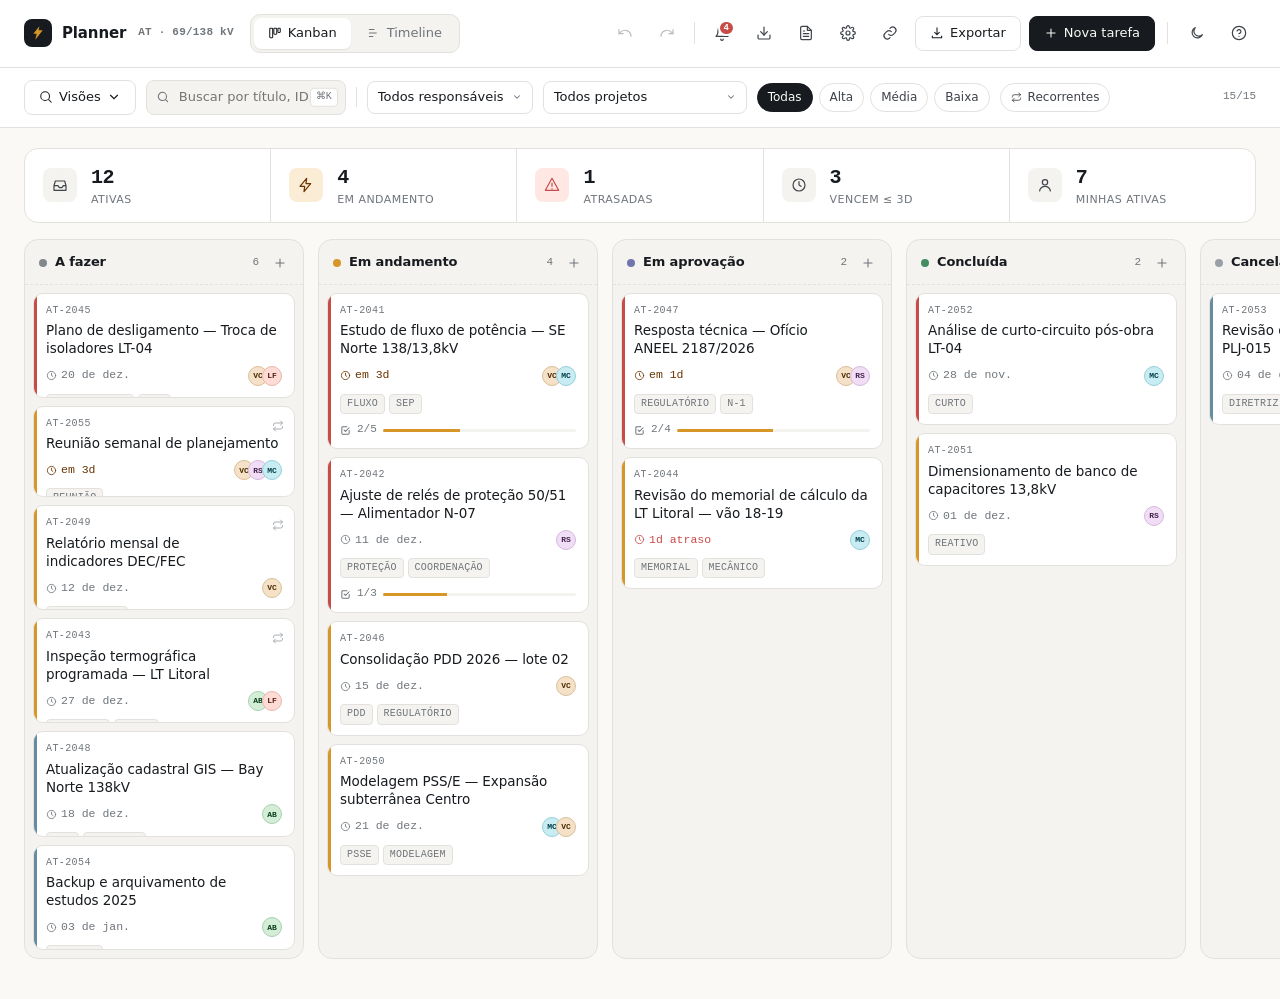
==== commit 548f6a06: "feat: memoização, dependências no Gantt, log de auditoria e PWA - Kanban: React.memo em KanbanCard +" ====
--- a/planner-src/index.html
+++ b/planner-src/index.html
@@ -3,6 +3,9 @@
 <meta charset="UTF-8">
 <meta name="viewport" content="width=device-width, initial-scale=1.0">
 <title>Planner · Alta Tensão</title>
+<meta name="theme-color" content="#2563eb">
+<meta name="description" content="Planejamento de obras e estudos de alta tensão 69/138 kV">
+<link rel="manifest" href="manifest.json">
 <link rel="stylesheet" href="src/style.css">
 <script src="vendor/react.development.js"></script>
 <script src="vendor/react-dom.development.js"></script>
@@ -20,7 +23,15 @@
 <script type="text/babel" src="src/07-notifications.js"></script>
 <script type="text/babel" src="src/08-sync.js"></script>
 <script type="text/babel" src="src/09-settings.js"></script>
+<script type="text/babel" src="src/11-audit.js"></script>
 <script type="text/babel" src="src/10-app.js"></script>
 
+<script>
+if ('serviceWorker' in navigator) {
+  window.addEventListener('load', () => {
+    navigator.serviceWorker.register('./sw.js').catch(() => {});
+  });
+}
+</script>
 
 </body></html>
--- a/planner-src/src/style.css
+++ b/planner-src/src/style.css
@@ -535,6 +535,70 @@
 .btn-primary:hover { background: var(--ink-2); border-color: var(--ink-2); }
 .btn-ghost { border-color: transparent; background: transparent; color: var(--ink-2); }
 .btn-ghost:hover { background: var(--bg-2); color: var(--ink); }
+.btn-danger {
+  background: var(--p-alta);
+  color: white;
+  border-color: var(--p-alta);
+}
+.btn-danger:hover { filter: brightness(0.92); }
+
+/* ============= DIALOG (CONFIRM / PROMPT) ============= */
+.dialog-overlay {
+  position: fixed; inset: 0;
+  background: oklch(0% 0 0 / 0.35);
+  display: flex; align-items: center; justify-content: center;
+  z-index: 200;
+  padding: 20px;
+  animation: dialog-fade 0.12s ease-out;
+}
+@keyframes dialog-fade { from { opacity: 0; } to { opacity: 1; } }
+
+.dialog-panel {
+  background: var(--surface);
+  border: 1px solid var(--line);
+  border-radius: var(--r-lg);
+  box-shadow: var(--shadow-2);
+  width: min(440px, 100%);
+  padding: 20px 22px;
+  animation: dialog-pop 0.14s ease-out;
+}
+@keyframes dialog-pop {
+  from { transform: scale(0.96); opacity: 0; }
+  to   { transform: scale(1);    opacity: 1; }
+}
+
+.dialog-title {
+  font-size: 15px; font-weight: 600;
+  letter-spacing: -0.01em;
+  color: var(--ink);
+  margin-bottom: 8px;
+}
+.dialog-message {
+  font-size: 13px;
+  color: var(--ink-2);
+  line-height: 1.5;
+  margin-bottom: 14px;
+  white-space: pre-wrap;
+}
+.dialog-input, .dialog-select {
+  width: 100%;
+  padding: 8px 10px;
+  border: 1px solid var(--line);
+  border-radius: 6px;
+  background: var(--surface);
+  color: var(--ink);
+  font-size: 13px;
+  outline: none;
+  margin-bottom: 14px;
+  font-family: inherit;
+}
+.dialog-input:focus, .dialog-select:focus {
+  border-color: var(--accent);
+  box-shadow: 0 0 0 3px var(--accent-wash);
+}
+.dialog-actions {
+  display: flex; justify-content: flex-end; gap: 8px;
+}
 
 .avatar {
   width: 26px; height: 26px; border-radius: 50%;
@@ -1189,4 +1253,20 @@
   padding: 0 10px;
   cursor: grab;
 }
-.tl-bar.dragging .tl-bar-body { cursor: grabbing; }+.tl-bar.dragging .tl-bar-body { cursor: grabbing; }
+
+/* ============= DEPENDÊNCIAS NO GANTT ============= */
+.tl-dep-badge {
+  display: inline-block;
+  margin-left: 4px;
+  font-size: 10px;
+  color: var(--accent);
+  font-family: var(--mono);
+  font-weight: 600;
+  opacity: 0.8;
+}
+
+/* ============= LOG DE AUDITORIA ============= */
+/* Usa .modal + .modal-overlay existentes — nenhuma classe extra necessária */
+
+/* ============= PWA install button — reutiliza .btn ============= */
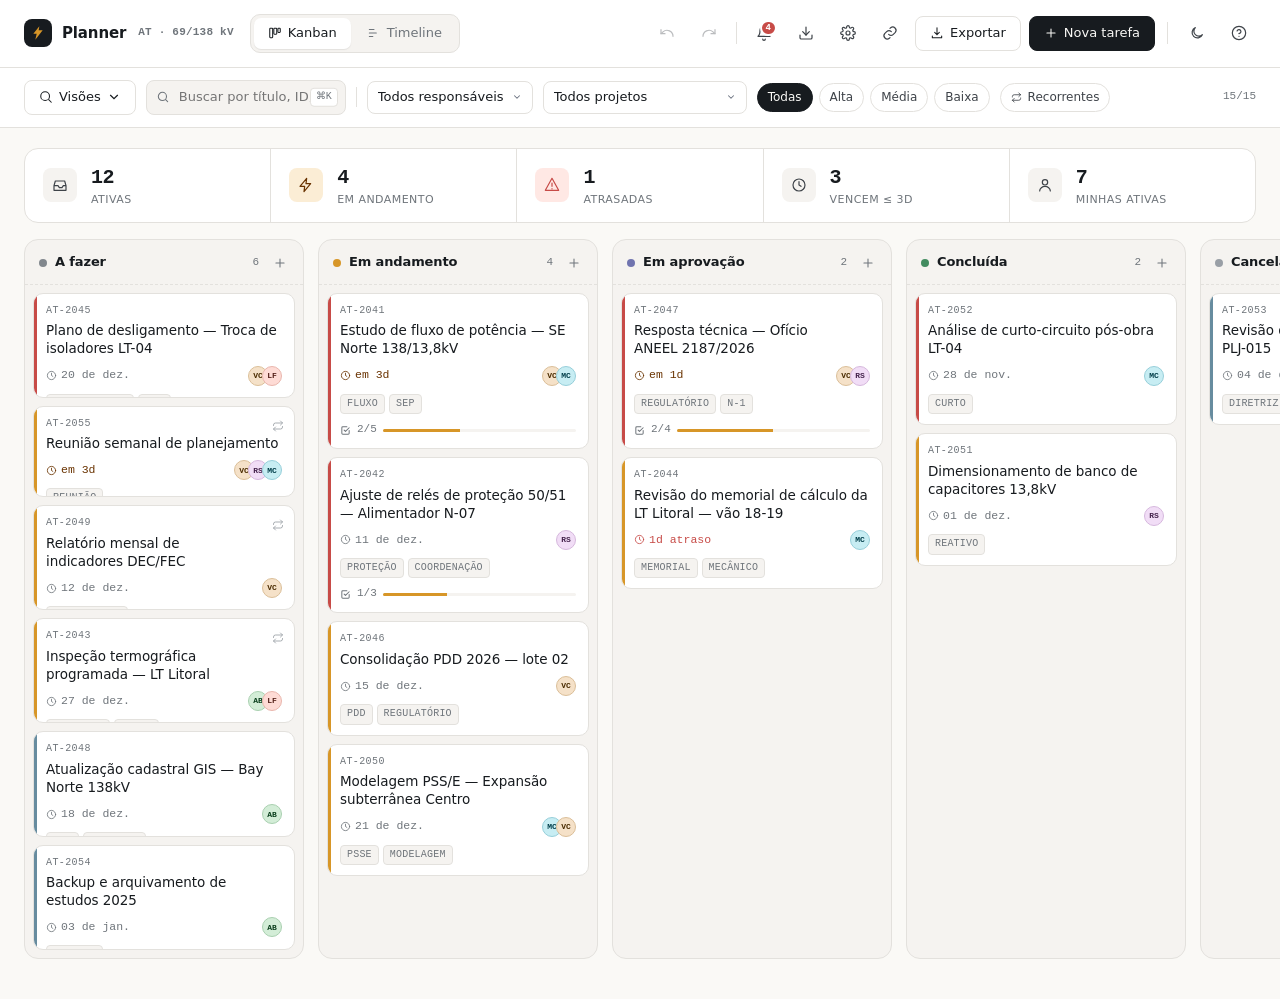
==== commit 609e42d4: "Add files via upload" ====
--- a/planner-src/index.html
+++ b/planner-src/index.html
@@ -3,9 +3,6 @@
 <meta charset="UTF-8">
 <meta name="viewport" content="width=device-width, initial-scale=1.0">
 <title>Planner · Alta Tensão</title>
-<meta name="theme-color" content="#2563eb">
-<meta name="description" content="Planejamento de obras e estudos de alta tensão 69/138 kV">
-<link rel="manifest" href="manifest.json">
 <link rel="stylesheet" href="src/style.css">
 <script src="vendor/react.development.js"></script>
 <script src="vendor/react-dom.development.js"></script>
@@ -23,15 +20,7 @@
 <script type="text/babel" src="src/07-notifications.js"></script>
 <script type="text/babel" src="src/08-sync.js"></script>
 <script type="text/babel" src="src/09-settings.js"></script>
-<script type="text/babel" src="src/11-audit.js"></script>
 <script type="text/babel" src="src/10-app.js"></script>
 
-<script>
-if ('serviceWorker' in navigator) {
-  window.addEventListener('load', () => {
-    navigator.serviceWorker.register('./sw.js').catch(() => {});
-  });
-}
-</script>
 
 </body></html>
--- a/planner-src/src/style.css
+++ b/planner-src/src/style.css
@@ -535,70 +535,6 @@
 .btn-primary:hover { background: var(--ink-2); border-color: var(--ink-2); }
 .btn-ghost { border-color: transparent; background: transparent; color: var(--ink-2); }
 .btn-ghost:hover { background: var(--bg-2); color: var(--ink); }
-.btn-danger {
-  background: var(--p-alta);
-  color: white;
-  border-color: var(--p-alta);
-}
-.btn-danger:hover { filter: brightness(0.92); }
-
-/* ============= DIALOG (CONFIRM / PROMPT) ============= */
-.dialog-overlay {
-  position: fixed; inset: 0;
-  background: oklch(0% 0 0 / 0.35);
-  display: flex; align-items: center; justify-content: center;
-  z-index: 200;
-  padding: 20px;
-  animation: dialog-fade 0.12s ease-out;
-}
-@keyframes dialog-fade { from { opacity: 0; } to { opacity: 1; } }
-
-.dialog-panel {
-  background: var(--surface);
-  border: 1px solid var(--line);
-  border-radius: var(--r-lg);
-  box-shadow: var(--shadow-2);
-  width: min(440px, 100%);
-  padding: 20px 22px;
-  animation: dialog-pop 0.14s ease-out;
-}
-@keyframes dialog-pop {
-  from { transform: scale(0.96); opacity: 0; }
-  to   { transform: scale(1);    opacity: 1; }
-}
-
-.dialog-title {
-  font-size: 15px; font-weight: 600;
-  letter-spacing: -0.01em;
-  color: var(--ink);
-  margin-bottom: 8px;
-}
-.dialog-message {
-  font-size: 13px;
-  color: var(--ink-2);
-  line-height: 1.5;
-  margin-bottom: 14px;
-  white-space: pre-wrap;
-}
-.dialog-input, .dialog-select {
-  width: 100%;
-  padding: 8px 10px;
-  border: 1px solid var(--line);
-  border-radius: 6px;
-  background: var(--surface);
-  color: var(--ink);
-  font-size: 13px;
-  outline: none;
-  margin-bottom: 14px;
-  font-family: inherit;
-}
-.dialog-input:focus, .dialog-select:focus {
-  border-color: var(--accent);
-  box-shadow: 0 0 0 3px var(--accent-wash);
-}
-.dialog-actions {
-  display: flex; justify-content: flex-end; gap: 8px;
-}
 
 .avatar {
   width: 26px; height: 26px; border-radius: 50%;
@@ -1253,20 +1189,4 @@
   padding: 0 10px;
   cursor: grab;
 }
-.tl-bar.dragging .tl-bar-body { cursor: grabbing; }
-
-/* ============= DEPENDÊNCIAS NO GANTT ============= */
-.tl-dep-badge {
-  display: inline-block;
-  margin-left: 4px;
-  font-size: 10px;
-  color: var(--accent);
-  font-family: var(--mono);
-  font-weight: 600;
-  opacity: 0.8;
-}
-
-/* ============= LOG DE AUDITORIA ============= */
-/* Usa .modal + .modal-overlay existentes — nenhuma classe extra necessária */
-
-/* ============= PWA install button — reutiliza .btn ============= */+.tl-bar.dragging .tl-bar-body { cursor: grabbing; }
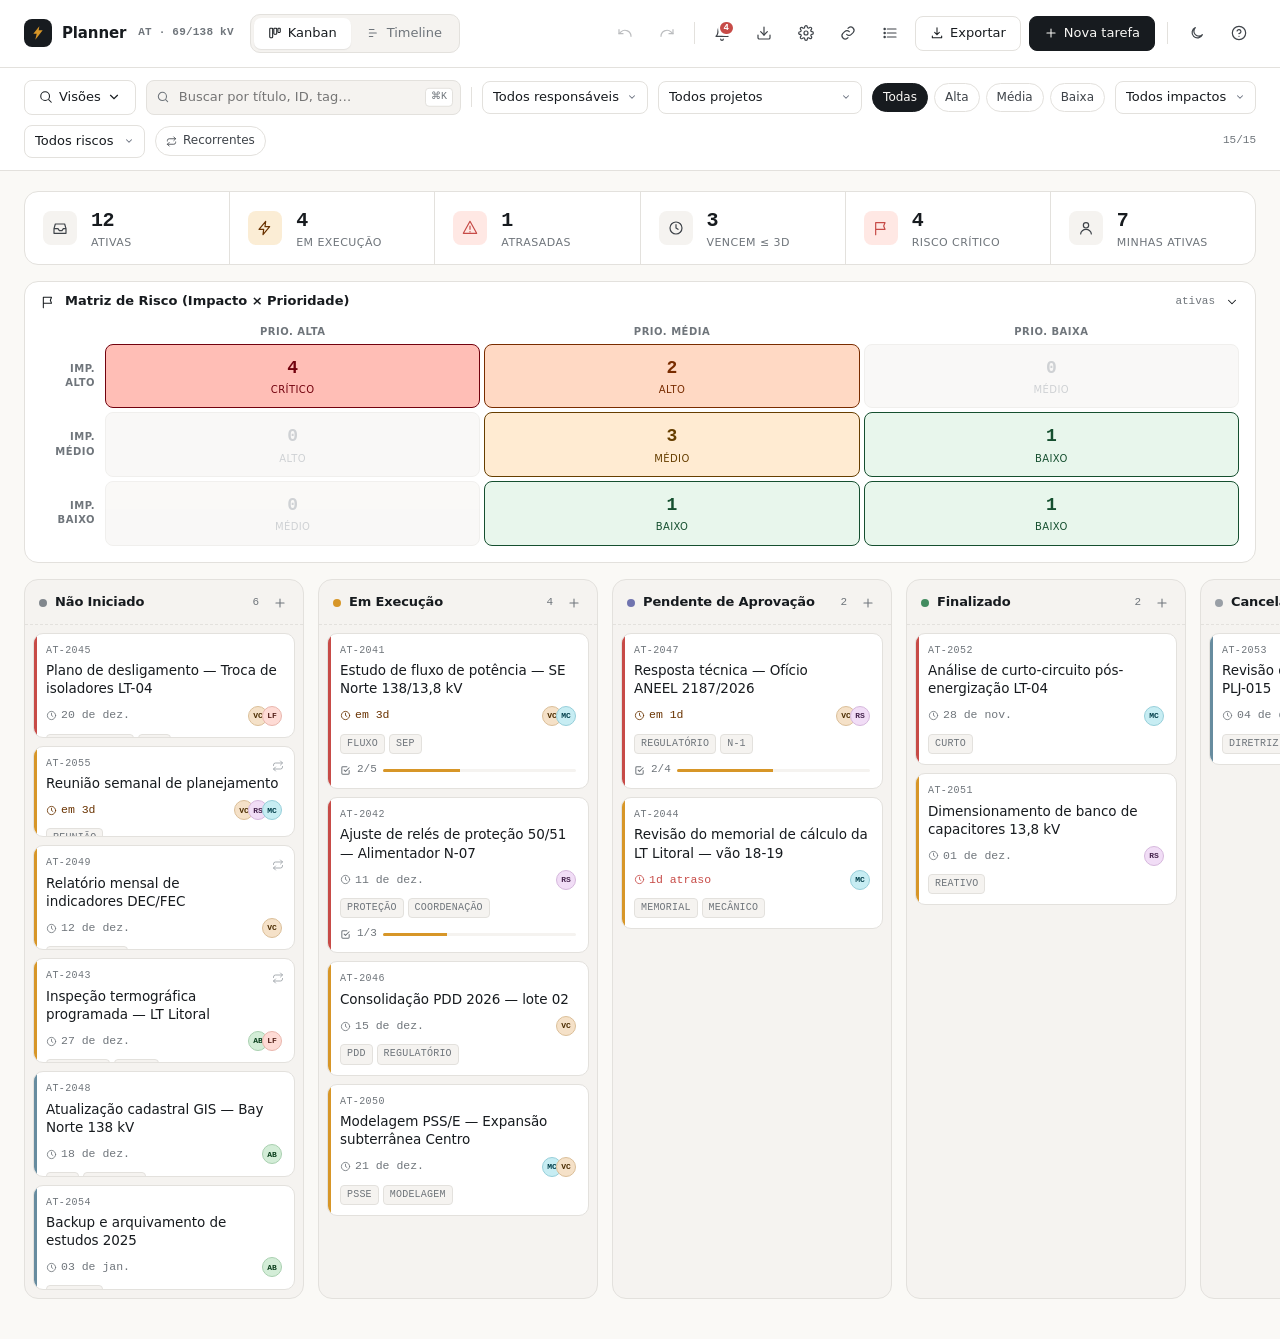
==== commit 99fea2e6: "Merge planner versions: unificar features dos dois repos Traz para este repo o superset do haikus (g" ====
--- a/planner-src/index.html
+++ b/planner-src/index.html
@@ -3,6 +3,8 @@
 <meta charset="UTF-8">
 <meta name="viewport" content="width=device-width, initial-scale=1.0">
 <title>Planner · Alta Tensão</title>
+<link rel="manifest" href="manifest.json">
+<meta name="theme-color" content="#2563eb">
 <link rel="stylesheet" href="src/style.css">
 <script src="vendor/react.development.js"></script>
 <script src="vendor/react-dom.development.js"></script>
@@ -20,7 +22,14 @@
 <script type="text/babel" src="src/07-notifications.js"></script>
 <script type="text/babel" src="src/08-sync.js"></script>
 <script type="text/babel" src="src/09-settings.js"></script>
+<script type="text/babel" src="src/11-audit.js"></script>
 <script type="text/babel" src="src/10-app.js"></script>
-
+<script>
+  if ('serviceWorker' in navigator) {
+    window.addEventListener('load', () => {
+      navigator.serviceWorker.register('sw.js').catch(() => {});
+    });
+  }
+</script>
 
 </body></html>
